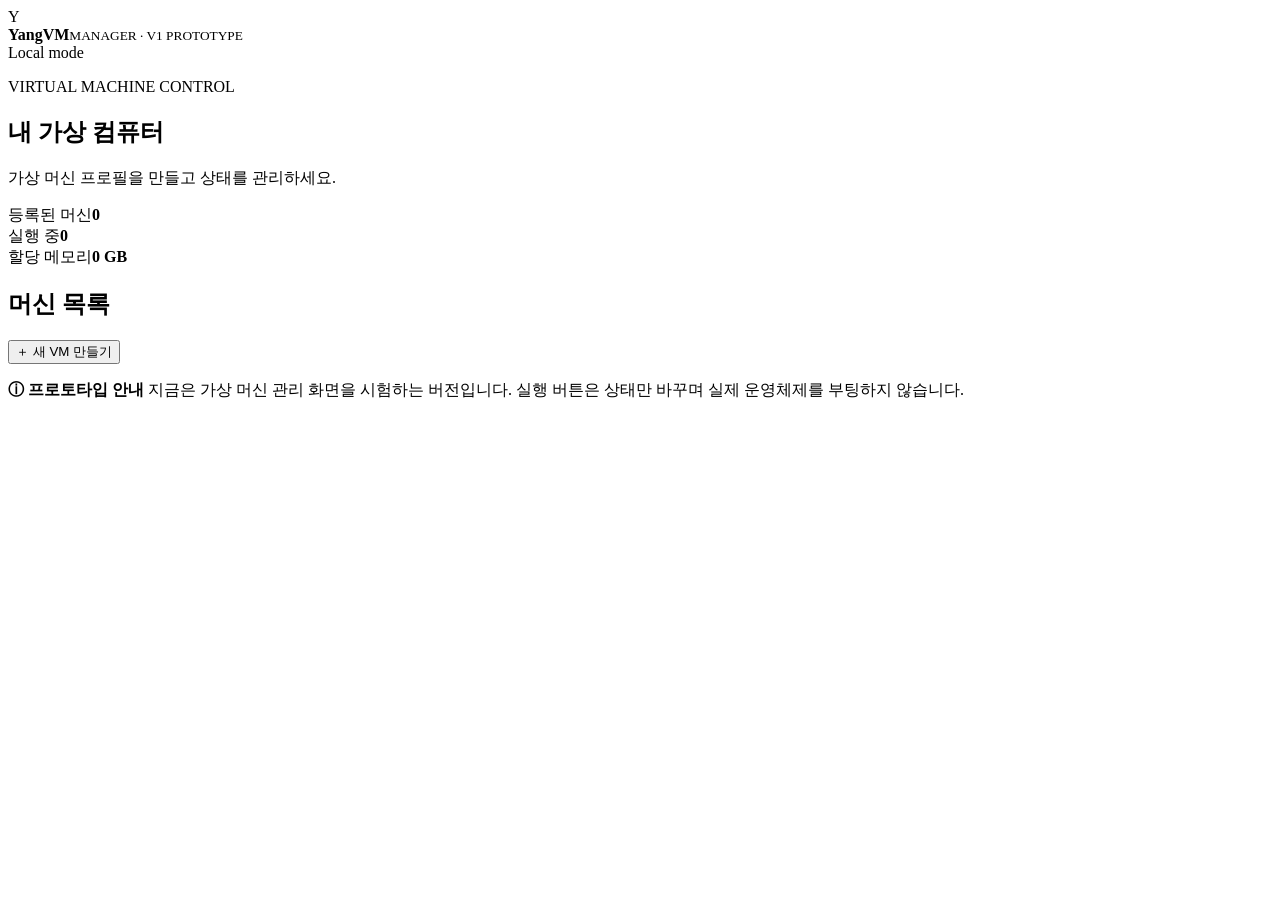
==== index.html @ 1ed00446 "Add YangVM Manager interface" ====
<!doctype html>
<html lang="ko">
<head>
  <meta charset="utf-8">
  <meta name="viewport" content="width=device-width, initial-scale=1">
  <meta name="theme-color" content="#101827">
  <title>YangVM Manager</title>
  <link rel="stylesheet" href="style.css">
</head>
<body>
  <header class="top"><div class="brand"><span class="mark">Y</span><div><strong>YangVM</strong><small>MANAGER · V1 PROTOTYPE</small></div></div><span class="status"><i></i> Local mode</span></header>
  <main>
    <section class="intro"><p class="eyebrow">VIRTUAL MACHINE CONTROL</p><h1>내 가상 컴퓨터</h1><p>가상 머신 프로필을 만들고 상태를 관리하세요.</p></section>
    <section class="summary"><div><span>등록된 머신</span><strong id="count">0</strong></div><div><span>실행 중</span><strong id="running">0</strong></div><div><span>할당 메모리</span><strong id="memory">0 GB</strong></div></section>
    <div class="section-head"><h2>머신 목록</h2><button id="add" class="primary">＋ 새 VM 만들기</button></div>
    <div id="machines" class="machines"></div>
    <p class="notice"><b>ⓘ 프로토타입 안내</b> 지금은 가상 머신 관리 화면을 시험하는 버전입니다. 실행 버튼은 상태만 바꾸며 실제 운영체제를 부팅하지 않습니다.</p>
  </main>
  <dialog id="createDialog"><form id="createForm"><div class="dialog-head"><h2>새 가상 머신</h2><button type="button" class="close" id="close">×</button></div>
    <label>머신 이름<input id="vmName" maxlength="28" placeholder="예: My Linux" required></label>
    <label>운영체제<select id="os"><option>Linux</option><option>Windows</option><option>기타 / 테스트</option></select></label>
    <label>메모리 <output id="ramOut">2 GB</output><input id="ram" type="range" min="1" max="4" value="2"></label>
    <div class="dialog-actions"><button type="button" class="secondary" id="cancel">취소</button><button class="primary" type="submit">VM 만들기</button></div>
  </form></dialog>
  <script src="script.js"></script>
</body>
</html>
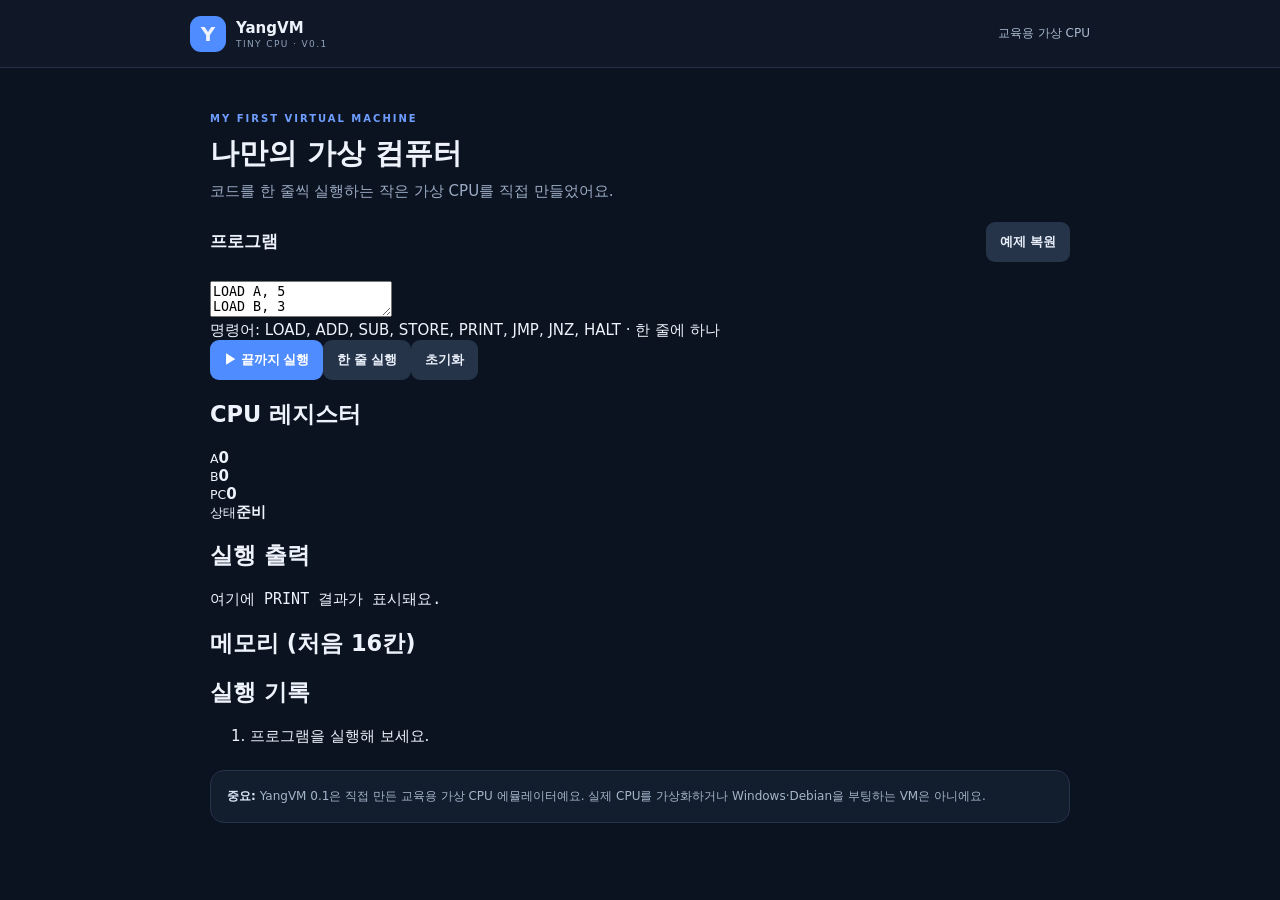
==== commit de4482c9: "Build YangVM Tiny CPU emulator v0.1" ====
--- a/index.html
+++ b/index.html
@@ -1,27 +1,25 @@
 <!doctype html>
 <html lang="ko">
 <head>
-  <meta charset="utf-8">
-  <meta name="viewport" content="width=device-width, initial-scale=1">
-  <meta name="theme-color" content="#101827">
-  <title>YangVM Manager</title>
-  <link rel="stylesheet" href="style.css">
+<meta charset="utf-8"><meta name="viewport" content="width=device-width,initial-scale=1"><meta name="theme-color" content="#101827">
+<title>YangVM · Tiny CPU</title><link rel="stylesheet" href="style.css">
 </head>
 <body>
-  <header class="top"><div class="brand"><span class="mark">Y</span><div><strong>YangVM</strong><small>MANAGER · V1 PROTOTYPE</small></div></div><span class="status"><i></i> Local mode</span></header>
-  <main>
-    <section class="intro"><p class="eyebrow">VIRTUAL MACHINE CONTROL</p><h1>내 가상 컴퓨터</h1><p>가상 머신 프로필을 만들고 상태를 관리하세요.</p></section>
-    <section class="summary"><div><span>등록된 머신</span><strong id="count">0</strong></div><div><span>실행 중</span><strong id="running">0</strong></div><div><span>할당 메모리</span><strong id="memory">0 GB</strong></div></section>
-    <div class="section-head"><h2>머신 목록</h2><button id="add" class="primary">＋ 새 VM 만들기</button></div>
-    <div id="machines" class="machines"></div>
-    <p class="notice"><b>ⓘ 프로토타입 안내</b> 지금은 가상 머신 관리 화면을 시험하는 버전입니다. 실행 버튼은 상태만 바꾸며 실제 운영체제를 부팅하지 않습니다.</p>
-  </main>
-  <dialog id="createDialog"><form id="createForm"><div class="dialog-head"><h2>새 가상 머신</h2><button type="button" class="close" id="close">×</button></div>
-    <label>머신 이름<input id="vmName" maxlength="28" placeholder="예: My Linux" required></label>
-    <label>운영체제<select id="os"><option>Linux</option><option>Windows</option><option>기타 / 테스트</option></select></label>
-    <label>메모리 <output id="ramOut">2 GB</output><input id="ram" type="range" min="1" max="4" value="2"></label>
-    <div class="dialog-actions"><button type="button" class="secondary" id="cancel">취소</button><button class="primary" type="submit">VM 만들기</button></div>
-  </form></dialog>
-  <script src="script.js"></script>
-</body>
-</html>+<header class="top"><div class="brand"><span class="mark">Y</span><div><strong>YangVM</strong><small>TINY CPU · V0.1</small></div></div><span class="status">교육용 가상 CPU</span></header>
+<main>
+<section class="intro"><p class="eyebrow">MY FIRST VIRTUAL MACHINE</p><h1>나만의 가상 컴퓨터</h1><p>코드를 한 줄씩 실행하는 작은 가상 CPU를 직접 만들었어요.</p></section>
+<section class="panel"><div class="section-head"><h2>프로그램</h2><button id="resetCode" class="secondary">예제 복원</button></div>
+<textarea id="program" spellcheck="false" aria-label="가상 CPU 프로그램">LOAD A, 5
+LOAD B, 3
+ADD A, B
+PRINT A
+HALT</textarea>
+<div class="help">명령어: LOAD, ADD, SUB, STORE, PRINT, JMP, JNZ, HALT · 한 줄에 하나</div>
+<div class="buttons"><button id="run" class="primary">▶ 끝까지 실행</button><button id="step" class="secondary">한 줄 실행</button><button id="restart" class="secondary">초기화</button></div></section>
+<section class="grid">
+<div class="panel"><h2>CPU 레지스터</h2><div class="regs"><div><small>A</small><strong id="regA">0</strong></div><div><small>B</small><strong id="regB">0</strong></div><div><small>PC</small><strong id="pc">0</strong></div><div><small>상태</small><strong id="state">준비</strong></div></div></div>
+<div class="panel"><h2>실행 출력</h2><pre id="output">여기에 PRINT 결과가 표시돼요.</pre></div></section>
+<section class="panel"><h2>메모리 (처음 16칸)</h2><div id="memory" class="memory"></div></section>
+<section class="panel"><h2>실행 기록</h2><ol id="log"><li>프로그램을 실행해 보세요.</li></ol></section>
+<p class="notice"><b>중요:</b> YangVM 0.1은 직접 만든 교육용 가상 CPU 에뮬레이터예요. 실제 CPU를 가상화하거나 Windows·Debian을 부팅하는 VM은 아니에요.</p>
+</main><script src="script.js"></script></body></html>
--- a/style.css
+++ b/style.css
@@ -0,0 +1 @@
+*{box-sizing:border-box}body{margin:0;background:#0b1220;color:#eef3fb;font:15px system-ui,-apple-system,"Noto Sans KR",sans-serif}.top{height:68px;padding:0 max(20px,calc((100% - 900px)/2));display:flex;align-items:center;justify-content:space-between;border-bottom:1px solid #243047;background:#101827}.brand{display:flex;gap:10px;align-items:center}.mark{width:36px;height:36px;border-radius:11px;background:#4f8cff;display:grid;place-items:center;font-weight:900;font-size:20px}.brand strong,.brand small{display:block}.brand small{font-size:9px;letter-spacing:1.4px;color:#91a2bc;margin-top:2px}.status{font-size:12px;color:#a9bad0}.status i{display:inline-block;width:7px;height:7px;background:#39d98a;border-radius:50%;margin-right:6px}main{max-width:900px;margin:auto;padding:35px 20px}.eyebrow{font-size:10px;letter-spacing:2px;color:#6e9eff;font-weight:800}.intro h1{font-size:29px;margin:8px 0}.intro p:last-child{color:#9aabc2;margin-top:0}.summary{display:grid;grid-template-columns:repeat(3,1fr);gap:12px;margin:26px 0 32px}.summary div,.vm,.notice{background:#121d2e;border:1px solid #26344a;border-radius:14px;padding:16px}.summary span{display:block;color:#91a2bc;font-size:12px}.summary strong{display:block;font-size:24px;margin-top:8px}.section-head{display:flex;align-items:center;justify-content:space-between;margin-bottom:14px}.section-head h2{font-size:17px}.primary,.secondary,.close,.action{border:0;border-radius:9px;padding:11px 14px;font-weight:700;cursor:pointer}.primary{background:#4f8cff;color:white}.secondary{background:#26344a;color:#eaf0fa}.machines{display:grid;gap:12px}.vm{display:flex;align-items:center;gap:13px}.osicon{width:44px;height:44px;display:grid;place-items:center;border-radius:12px;background:#202e44;font-size:20px}.vm-info{flex:1;min-width:0}.vm-info strong{display:block}.vm-info small{color:#92a4bd}.pill{font-size:11px;padding:5px 9px;border-radius:20px;background:#28364b;color:#aebbd0}.pill.on{background:#123c32;color:#52e0a0}.actions{display:flex;gap:7px}.action{background:#26344a;color:#dbe6f6;padding:9px 12px}.action.danger{color:#ff9b9b}.empty{text-align:center;padding:36px 10px;color:#94a6bf;border:1px dashed #33435b;border-radius:14px}.notice{font-size:12px;line-height:1.6;color:#a5b5ca;margin-top:24px}.notice b{color:#dce7f7}dialog{width:min(440px,calc(100% - 28px));background:#121d2e;color:#eef3fb;border:1px solid #33435b;border-radius:16px;padding:22px}dialog::backdrop{background:#030712bb}form label{display:block;margin:17px 0;color:#aebdd1;font-size:13px}input:not([type=range]),select{display:block;width:100%;margin-top:8px;padding:12px;border-radius:9px;border:1px solid #34445d;background:#0b1220;color:white;font:inherit}input[type=range]{display:block;width:100%;margin-top:12px;accent-color:#4f8cff}.dialog-head{display:flex;justify-content:space-between;align-items:center}.dialog-head h2{margin:0}.close{font-size:24px;padding:0 8px;background:transparent;color:#c5d1e1}.dialog-actions{display:flex;justify-content:flex-end;gap:8px;margin-top:22px}output{float:right;color:white}@media(max-width:520px){main{padding:25px 14px}.summary{gap:7px}.summary div{padding:11px}.summary strong{font-size:20px}.vm{flex-wrap:wrap}.actions{width:100%;padding-left:57px}.section-head{gap:8px}.section-head h2{font-size:15px}.primary{padding:10px;font-size:12px}}
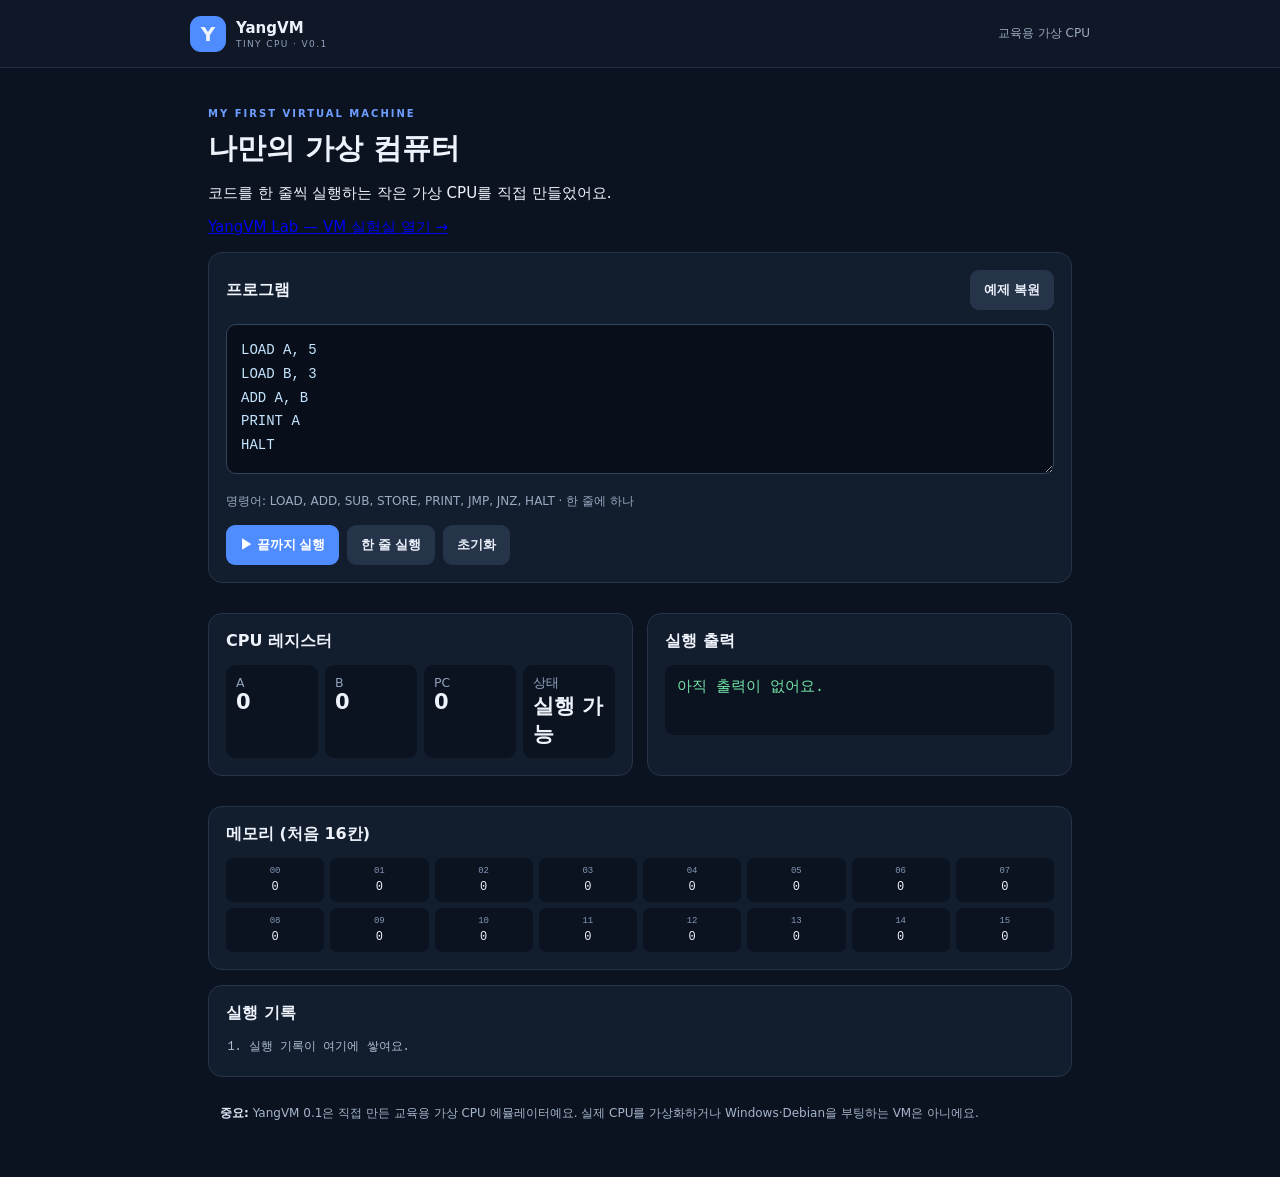
==== commit 9ab0dfd0: "Link YangVM Lab from CPU emulator" ====
--- a/index.html
+++ b/index.html
@@ -7,7 +7,7 @@
 <body>
 <header class="top"><div class="brand"><span class="mark">Y</span><div><strong>YangVM</strong><small>TINY CPU · V0.1</small></div></div><span class="status">교육용 가상 CPU</span></header>
 <main>
-<section class="intro"><p class="eyebrow">MY FIRST VIRTUAL MACHINE</p><h1>나만의 가상 컴퓨터</h1><p>코드를 한 줄씩 실행하는 작은 가상 CPU를 직접 만들었어요.</p></section>
+<section class="intro"><p class="eyebrow">MY FIRST VIRTUAL MACHINE</p><h1>나만의 가상 컴퓨터</h1><p>코드를 한 줄씩 실행하는 작은 가상 CPU를 직접 만들었어요.</p><p><a href="./lab.html">YangVM Lab — VM 실험실 열기 →</a></p></section>
 <section class="panel"><div class="section-head"><h2>프로그램</h2><button id="resetCode" class="secondary">예제 복원</button></div>
 <textarea id="program" spellcheck="false" aria-label="가상 CPU 프로그램">LOAD A, 5
 LOAD B, 3
--- a/style.css
+++ b/style.css
@@ -1 +1 @@
-*{box-sizing:border-box}body{margin:0;background:#0b1220;color:#eef3fb;font:15px system-ui,-apple-system,"Noto Sans KR",sans-serif}.top{height:68px;padding:0 max(20px,calc((100% - 900px)/2));display:flex;align-items:center;justify-content:space-between;border-bottom:1px solid #243047;background:#101827}.brand{display:flex;gap:10px;align-items:center}.mark{width:36px;height:36px;border-radius:11px;background:#4f8cff;display:grid;place-items:center;font-weight:900;font-size:20px}.brand strong,.brand small{display:block}.brand small{font-size:9px;letter-spacing:1.4px;color:#91a2bc;margin-top:2px}.status{font-size:12px;color:#a9bad0}.status i{display:inline-block;width:7px;height:7px;background:#39d98a;border-radius:50%;margin-right:6px}main{max-width:900px;margin:auto;padding:35px 20px}.eyebrow{font-size:10px;letter-spacing:2px;color:#6e9eff;font-weight:800}.intro h1{font-size:29px;margin:8px 0}.intro p:last-child{color:#9aabc2;margin-top:0}.summary{display:grid;grid-template-columns:repeat(3,1fr);gap:12px;margin:26px 0 32px}.summary div,.vm,.notice{background:#121d2e;border:1px solid #26344a;border-radius:14px;padding:16px}.summary span{display:block;color:#91a2bc;font-size:12px}.summary strong{display:block;font-size:24px;margin-top:8px}.section-head{display:flex;align-items:center;justify-content:space-between;margin-bottom:14px}.section-head h2{font-size:17px}.primary,.secondary,.close,.action{border:0;border-radius:9px;padding:11px 14px;font-weight:700;cursor:pointer}.primary{background:#4f8cff;color:white}.secondary{background:#26344a;color:#eaf0fa}.machines{display:grid;gap:12px}.vm{display:flex;align-items:center;gap:13px}.osicon{width:44px;height:44px;display:grid;place-items:center;border-radius:12px;background:#202e44;font-size:20px}.vm-info{flex:1;min-width:0}.vm-info strong{display:block}.vm-info small{color:#92a4bd}.pill{font-size:11px;padding:5px 9px;border-radius:20px;background:#28364b;color:#aebbd0}.pill.on{background:#123c32;color:#52e0a0}.actions{display:flex;gap:7px}.action{background:#26344a;color:#dbe6f6;padding:9px 12px}.action.danger{color:#ff9b9b}.empty{text-align:center;padding:36px 10px;color:#94a6bf;border:1px dashed #33435b;border-radius:14px}.notice{font-size:12px;line-height:1.6;color:#a5b5ca;margin-top:24px}.notice b{color:#dce7f7}dialog{width:min(440px,calc(100% - 28px));background:#121d2e;color:#eef3fb;border:1px solid #33435b;border-radius:16px;padding:22px}dialog::backdrop{background:#030712bb}form label{display:block;margin:17px 0;color:#aebdd1;font-size:13px}input:not([type=range]),select{display:block;width:100%;margin-top:8px;padding:12px;border-radius:9px;border:1px solid #34445d;background:#0b1220;color:white;font:inherit}input[type=range]{display:block;width:100%;margin-top:12px;accent-color:#4f8cff}.dialog-head{display:flex;justify-content:space-between;align-items:center}.dialog-head h2{margin:0}.close{font-size:24px;padding:0 8px;background:transparent;color:#c5d1e1}.dialog-actions{display:flex;justify-content:flex-end;gap:8px;margin-top:22px}output{float:right;color:white}@media(max-width:520px){main{padding:25px 14px}.summary{gap:7px}.summary div{padding:11px}.summary strong{font-size:20px}.vm{flex-wrap:wrap}.actions{width:100%;padding-left:57px}.section-head{gap:8px}.section-head h2{font-size:15px}.primary{padding:10px;font-size:12px}}+*{box-sizing:border-box}body{margin:0;background:#0b1220;color:#eef3fb;font:15px system-ui,-apple-system,"Noto Sans KR",sans-serif}.top{height:68px;padding:0 max(18px,calc((100% - 900px)/2));display:flex;align-items:center;justify-content:space-between;border-bottom:1px solid #243047;background:#101827}.brand{display:flex;gap:10px;align-items:center}.mark{width:36px;height:36px;border-radius:11px;background:#4f8cff;display:grid;place-items:center;font-weight:900;font-size:20px}.brand strong,.brand small{display:block}.brand small{font-size:9px;letter-spacing:1.4px;color:#91a2bc;margin-top:2px}.status,.help{font-size:12px;color:#9aabc2}main{max-width:900px;margin:auto;padding:30px 18px}.eyebrow{font-size:10px;letter-spacing:2px;color:#6e9eff;font-weight:800}.intro h1{font-size:29px;margin:8px 0}.intro p:last-child{color:#9aabc2}.panel{background:#121d2e;border:1px solid #26344a;border-radius:14px;padding:17px;margin:15px 0}.section-head{display:flex;align-items:center;justify-content:space-between}.section-head h2,h2{font-size:16px;margin:0 0 13px}.section-head h2{margin:0}.primary,.secondary{border:0;border-radius:9px;padding:11px 14px;font-weight:700;cursor:pointer}.primary{background:#4f8cff;color:white}.secondary{background:#26344a;color:#eaf0fa}textarea{width:100%;min-height:150px;resize:vertical;background:#080f1b;color:#c6e5ff;border:1px solid #34445d;border-radius:10px;padding:14px;font:14px/1.7 ui-monospace,monospace;margin:14px 0}.help{line-height:1.6}.buttons{display:flex;gap:8px;flex-wrap:wrap;margin-top:14px}.grid{display:grid;grid-template-columns:1fr 1fr;gap:0 14px}.regs{display:grid;grid-template-columns:repeat(4,1fr);gap:7px}.regs div{background:#0b1220;border-radius:9px;padding:10px}.regs small{display:block;color:#91a2bc}.regs strong{font-size:21px}pre{white-space:pre-wrap;min-height:70px;color:#72e5a8;background:#0b1220;padding:12px;border-radius:9px;margin:0}.memory{display:grid;grid-template-columns:repeat(8,1fr);gap:6px}.cell{background:#0b1220;border-radius:7px;padding:8px 4px;text-align:center;font:12px ui-monospace,monospace}.cell small{display:block;color:#8498b5;font-size:9px;margin-bottom:4px}ol{margin:0;padding-left:23px;color:#aebdd1;font:12px/1.8 ui-monospace,monospace}.notice{font-size:12px;line-height:1.6;color:#a5b5ca;padding:12px}.notice b{color:#dce7f7}@media(max-width:560px){.grid{grid-template-columns:1fr}main{padding:22px 13px}.regs{grid-template-columns:repeat(4,1fr)}}
